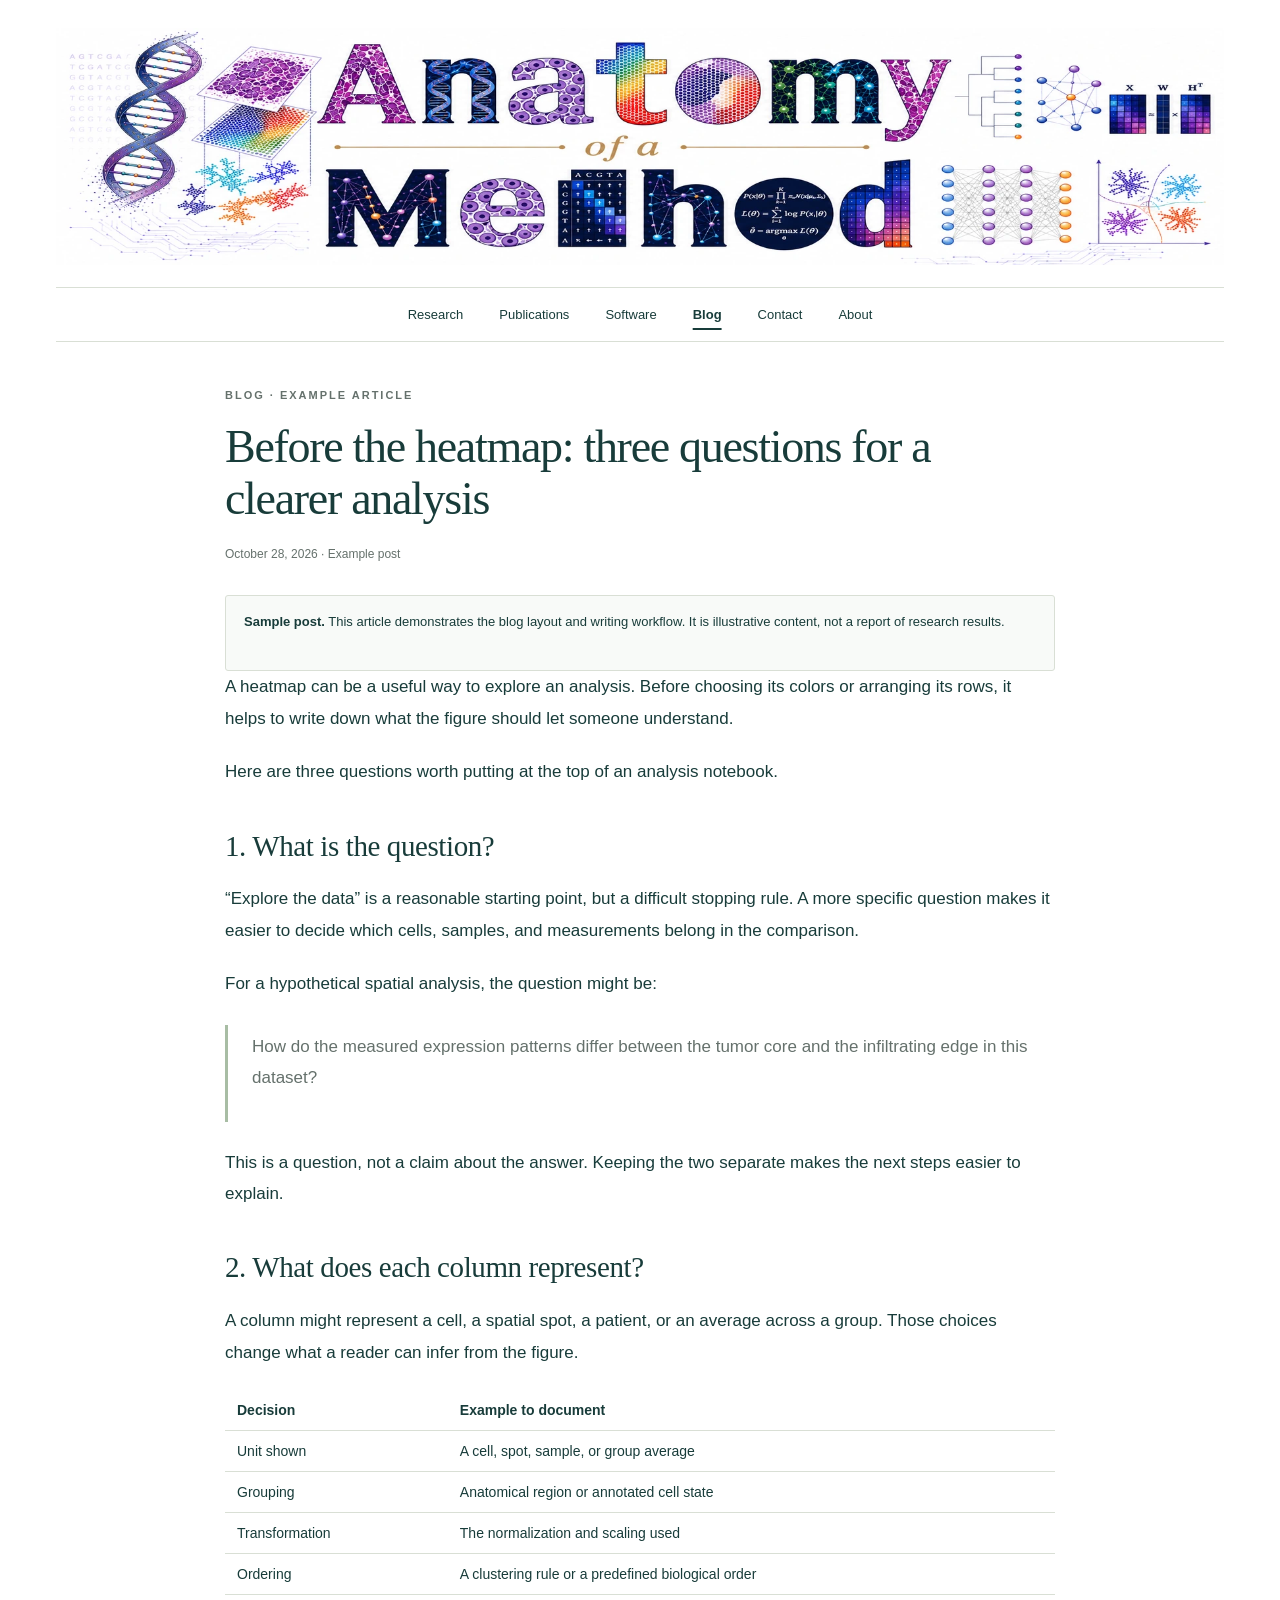
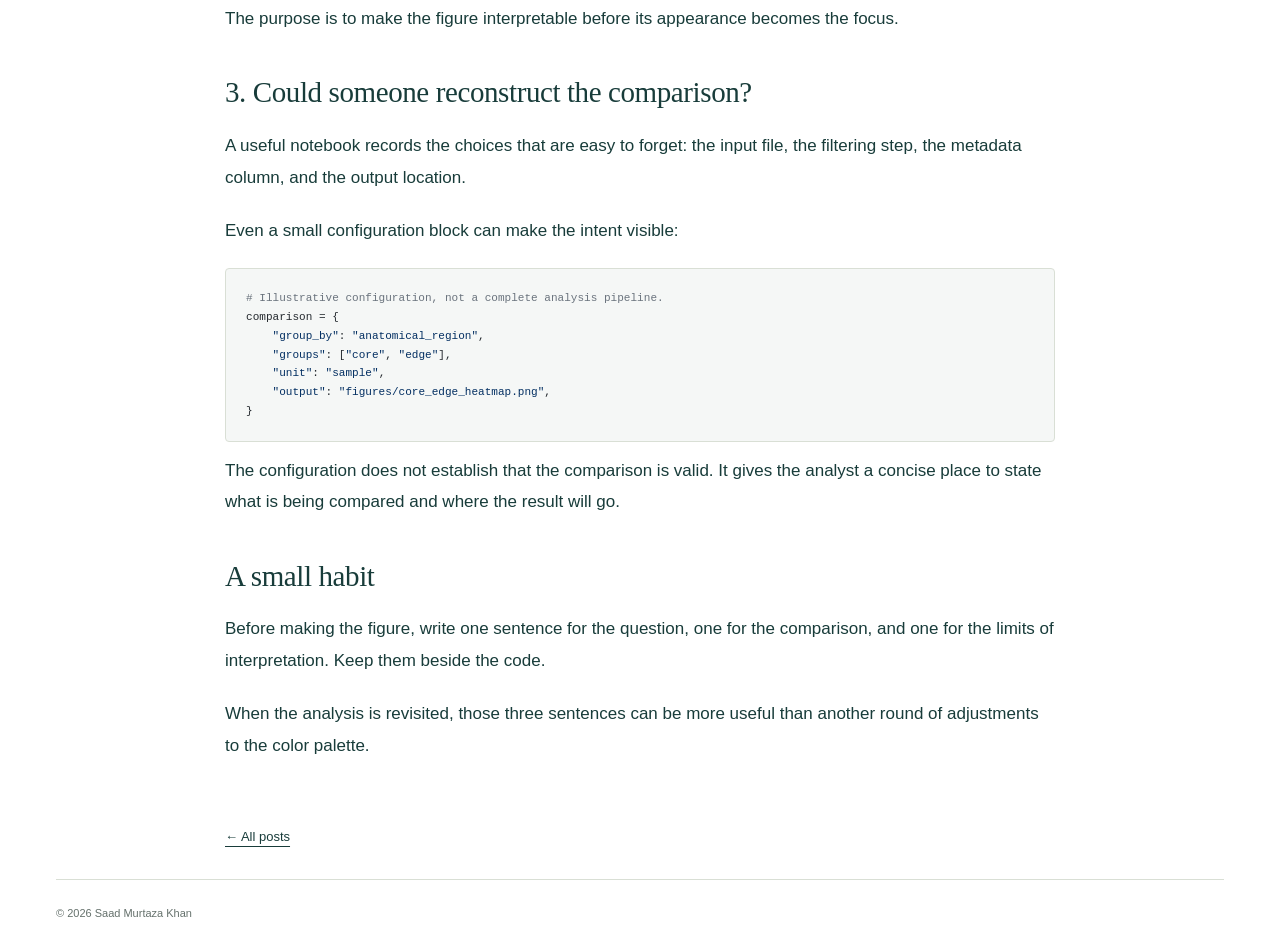
==== posts/before-the-heatmap/index.html @ dca59b2c "quarto" ====
<html lang="en"><head>
<script src="../../site_libs/quarto-html/tabby.min.js"></script>
<script src="../../site_libs/quarto-html/popper.min.js"></script>
<script src="../../site_libs/quarto-html/tippy.umd.min.js"></script>
<link href="../../site_libs/quarto-html/tippy.css" rel="stylesheet">
<link href="../../site_libs/quarto-html/light-border.css" rel="stylesheet">
<link href="../../site_libs/quarto-html/quarto-html-afe927e19676d0e50b1726048be49fb1.min.css" rel="stylesheet" append-hash="true" data-mode="light">
<link href="../../site_libs/quarto-html/quarto-syntax-highlighting-5c1318cf63eba56dbef7ba16bc7d56f5.css" rel="stylesheet" id="quarto-text-highlighting-styles"><meta name="viewport" content="width=device-width,initial-scale=1"><title>Before the heatmap: three questions for a clearer analysis | Saad Murtaza Khan</title>
<meta name="description" content="A short example post about defining a question, choosing a comparison, and making an analysis easier to revisit.">
<meta name="generator" content="quarto"><link rel="stylesheet" href="../../styles.css">
</head><body><div class="site-shell"><div class="method-banner" aria-label="Anatomy of a Method"><img src="../../assets/anatomy-method-header.webp" width="1774" height="360" alt="Anatomy of a Method: DNA, histology, spatial cell patterns, networks, matrices, and machine learning" fetchpriority="high"></div>
<header class="below-banner"><nav aria-label="Main navigation">
<a href="../../index.html">Research</a>
<a href="../../publications.html">Publications</a>
<a href="../../software.html">Software</a>
<a href="../../blog.html" class="active" aria-current="page">Blog</a>
<a href="../../contact.html">Contact</a>
<a href="../../about.html">About</a>
</nav></header><main class="site-content"><header id="title-block-header" class="quarto-title-block"></header>
<div class="post-heading"><div class="eyebrow">Blog · Example article</div><h1>Before the heatmap: three questions for a clearer analysis</h1><p class="post-meta">October 28, 2026 · Example post</p></div><article class="post-content"><div class="sample-note">
<p><strong>Sample post.</strong> This article demonstrates the blog layout and writing workflow. It is illustrative content, not a report of research results.</p>
</div>
<p>A heatmap can be a useful way to explore an analysis. Before choosing its colors or arranging its rows, it helps to write down what the figure should let someone understand.</p>
<p>Here are three questions worth putting at the top of an analysis notebook.</p>
<h2 id="what-is-the-question">1. What is the question?</h2>
<p>“Explore the data” is a reasonable starting point, but a difficult stopping rule. A more specific question makes it easier to decide which cells, samples, and measurements belong in the comparison.</p>
<p>For a hypothetical spatial analysis, the question might be:</p>
<blockquote>
<p>How do the measured expression patterns differ between the tumor core and the infiltrating edge in this dataset?</p>
</blockquote>
<p>This is a question, not a claim about the answer. Keeping the two separate makes the next steps easier to explain.</p>
<h2 id="what-does-each-column-represent">2. What does each column represent?</h2>
<p>A column might represent a cell, a spatial spot, a patient, or an average across a group. Those choices change what a reader can infer from the figure.</p>
<table class="caption-top">
<thead>
<tr class="header">
<th>Decision</th>
<th>Example to document</th>
</tr>
</thead>
<tbody>
<tr class="odd">
<td>Unit shown</td>
<td>A cell, spot, sample, or group average</td>
</tr>
<tr class="even">
<td>Grouping</td>
<td>Anatomical region or annotated cell state</td>
</tr>
<tr class="odd">
<td>Transformation</td>
<td>The normalization and scaling used</td>
</tr>
<tr class="even">
<td>Ordering</td>
<td>A clustering rule or a predefined biological order</td>
</tr>
</tbody>
</table>
<p>The purpose is to make the figure interpretable before its appearance becomes the focus.</p>
<h2 id="could-someone-reconstruct-the-comparison">3. Could someone reconstruct the comparison?</h2>
<p>A useful notebook records the choices that are easy to forget: the input file, the filtering step, the metadata column, and the output location.</p>
<p>Even a small configuration block can make the intent visible:</p>
<div class="sourceCode" id="cb1"><pre class="sourceCode python"><code class="sourceCode python"><span id="cb1-1"><a href="#cb1-1" aria-hidden="true" tabindex="-1"></a><span class="co"># Illustrative configuration, not a complete analysis pipeline.</span></span>
<span id="cb1-2"><a href="#cb1-2" aria-hidden="true" tabindex="-1"></a>comparison <span class="op">=</span> {</span>
<span id="cb1-3"><a href="#cb1-3" aria-hidden="true" tabindex="-1"></a>    <span class="st">"group_by"</span>: <span class="st">"anatomical_region"</span>,</span>
<span id="cb1-4"><a href="#cb1-4" aria-hidden="true" tabindex="-1"></a>    <span class="st">"groups"</span>: [<span class="st">"core"</span>, <span class="st">"edge"</span>],</span>
<span id="cb1-5"><a href="#cb1-5" aria-hidden="true" tabindex="-1"></a>    <span class="st">"unit"</span>: <span class="st">"sample"</span>,</span>
<span id="cb1-6"><a href="#cb1-6" aria-hidden="true" tabindex="-1"></a>    <span class="st">"output"</span>: <span class="st">"figures/core_edge_heatmap.png"</span>,</span>
<span id="cb1-7"><a href="#cb1-7" aria-hidden="true" tabindex="-1"></a>}</span></code></pre></div>
<p>The configuration does not establish that the comparison is valid. It gives the analyst a concise place to state what is being compared and where the result will go.</p>
<h2 id="a-small-habit">A small habit</h2>
<p>Before making the figure, write one sentence for the question, one for the comparison, and one for the limits of interpretation. Keep them beside the code.</p>
<p>When the analysis is revisited, those three sentences can be more useful than another round of adjustments to the color palette.</p>
</article><p class="post-back"><a href="../../blog.html">← All posts</a></p>

<script id="quarto-html-after-body" type="application/javascript">
  window.document.addEventListener("DOMContentLoaded", function (event) {
    const tabsets =  window.document.querySelectorAll(".panel-tabset-tabby")
    tabsets.forEach(function(tabset) {
      const tabby = new Tabby('#' + tabset.id);
    });
      var localhostRegex = new RegExp(/^(?:http|https):\/\/localhost\:?[0-9]*\//);
      var mailtoRegex = new RegExp(/^mailto:/);
        var filterRegex = new RegExp("https:\/\/smk5g5\.github\.io");
      var isInternal = (href) => {
          return filterRegex.test(href) || localhostRegex.test(href) || mailtoRegex.test(href);
      }
      // Inspect non-navigation links and adorn them if external
     var links = window.document.querySelectorAll('a[href]:not(.nav-link):not(.navbar-brand):not(.toc-action):not(.sidebar-link):not(.sidebar-item-toggle):not(.pagination-link):not(.no-external):not([aria-hidden]):not(.dropdown-item):not(.quarto-navigation-tool):not(.about-link)');
      for (var i=0; i<links.length; i++) {
        const link = links[i];
        if (!isInternal(link.href)) {
          // undo the damage that might have been done by quarto-nav.js in the case of
          // links that we want to consider external
          if (link.dataset.originalHref !== undefined) {
            link.href = link.dataset.originalHref;
          }
        }
      }
    function tippyHover(el, contentFn, onTriggerFn, onUntriggerFn) {
      const config = {
        allowHTML: true,
        maxWidth: 500,
        delay: 100,
        arrow: false,
        appendTo: function(el) {
            return el.parentElement;
        },
        interactive: true,
        interactiveBorder: 10,
        theme: 'light-border',
        placement: 'bottom-start',
      };
      if (contentFn) {
        config.content = contentFn;
      }
      if (onTriggerFn) {
        config.onTrigger = onTriggerFn;
      }
      if (onUntriggerFn) {
        config.onUntrigger = onUntriggerFn;
      }
      window.tippy(el, config); 
    }
    const noterefs = window.document.querySelectorAll('a[role="doc-noteref"]');
    for (var i=0; i<noterefs.length; i++) {
      const ref = noterefs[i];
      tippyHover(ref, function() {
        // use id or data attribute instead here
        let href = ref.getAttribute('data-footnote-href') || ref.getAttribute('href');
        try { href = new URL(href).hash; } catch {}
        const id = href.replace(/^#\/?/, "");
        const note = window.document.getElementById(id);
        if (note) {
          return note.innerHTML;
        } else {
          return "";
        }
      });
    }
    const xrefs = window.document.querySelectorAll('a.quarto-xref');
    const processXRef = (id, note) => {
      // Strip column container classes
      const stripColumnClz = (el) => {
        el.classList.remove("page-full", "page-columns");
        if (el.children) {
          for (const child of el.children) {
            stripColumnClz(child);
          }
        }
      }
      stripColumnClz(note)
      if (id === null || id.startsWith('sec-')) {
        // Special case sections, only their first couple elements
        const container = document.createElement("div");
        if (note.children && note.children.length > 2) {
          container.appendChild(note.children[0].cloneNode(true));
          for (let i = 1; i < note.children.length; i++) {
            const child = note.children[i];
            if (child.tagName === "P" && child.innerText === "") {
              continue;
            } else {
              container.appendChild(child.cloneNode(true));
              break;
            }
          }
          if (window.Quarto?.typesetMath) {
            window.Quarto.typesetMath(container);
          }
          return container.innerHTML
        } else {
          if (window.Quarto?.typesetMath) {
            window.Quarto.typesetMath(note);
          }
          return note.innerHTML;
        }
      } else {
        // Remove any anchor links if they are present
        const anchorLink = note.querySelector('a.anchorjs-link');
        if (anchorLink) {
          anchorLink.remove();
        }
        if (window.Quarto?.typesetMath) {
          window.Quarto.typesetMath(note);
        }
        if (note.classList.contains("callout")) {
          return note.outerHTML;
        } else {
          return note.innerHTML;
        }
      }
    }
    for (var i=0; i<xrefs.length; i++) {
      const xref = xrefs[i];
      tippyHover(xref, undefined, function(instance) {
        instance.disable();
        let url = xref.getAttribute('href');
        let hash = undefined; 
        if (url.startsWith('#')) {
          hash = url;
        } else {
          try { hash = new URL(url).hash; } catch {}
        }
        if (hash) {
          const id = hash.replace(/^#\/?/, "");
          const note = window.document.getElementById(id);
          if (note !== null) {
            try {
              const html = processXRef(id, note.cloneNode(true));
              instance.setContent(html);
            } finally {
              instance.enable();
              instance.show();
            }
          } else {
            // See if we can fetch this
            fetch(url.split('#')[0])
            .then(res => res.text())
            .then(html => {
              const parser = new DOMParser();
              const htmlDoc = parser.parseFromString(html, "text/html");
              const note = htmlDoc.getElementById(id);
              if (note !== null) {
                const html = processXRef(id, note);
                instance.setContent(html);
              } 
            }).finally(() => {
              instance.enable();
              instance.show();
            });
          }
        } else {
          // See if we can fetch a full url (with no hash to target)
          // This is a special case and we should probably do some content thinning / targeting
          fetch(url)
          .then(res => res.text())
          .then(html => {
            const parser = new DOMParser();
            const htmlDoc = parser.parseFromString(html, "text/html");
            const note = htmlDoc.querySelector('main.content');
            if (note !== null) {
              // This should only happen for chapter cross references
              // (since there is no id in the URL)
              // remove the first header
              if (note.children.length > 0 && note.children[0].tagName === "HEADER") {
                note.children[0].remove();
              }
              const html = processXRef(null, note);
              instance.setContent(html);
            } 
          }).finally(() => {
            instance.enable();
            instance.show();
          });
        }
      }, function(instance) {
      });
    }
        let selectedAnnoteEl;
        const selectorForAnnotation = ( cell, annotation) => {
          let cellAttr = 'data-code-cell="' + cell + '"';
          let lineAttr = 'data-code-annotation="' +  annotation + '"';
          const selector = 'span[' + cellAttr + '][' + lineAttr + ']';
          return selector;
        }
        const selectCodeLines = (annoteEl) => {
          const doc = window.document;
          const targetCell = annoteEl.getAttribute("data-target-cell");
          const targetAnnotation = annoteEl.getAttribute("data-target-annotation");
          const annoteSpan = window.document.querySelector(selectorForAnnotation(targetCell, targetAnnotation));
          const lines = annoteSpan.getAttribute("data-code-lines").split(",");
          const lineIds = lines.map((line) => {
            return targetCell + "-" + line;
          })
          let top = null;
          let height = null;
          let parent = null;
          if (lineIds.length > 0) {
              //compute the position of the single el (top and bottom and make a div)
              const el = window.document.getElementById(lineIds[0]);
              top = el.offsetTop;
              height = el.offsetHeight;
              parent = el.parentElement.parentElement;
            if (lineIds.length > 1) {
              const lastEl = window.document.getElementById(lineIds[lineIds.length - 1]);
              const bottom = lastEl.offsetTop + lastEl.offsetHeight;
              height = bottom - top;
            }
            if (top !== null && height !== null && parent !== null) {
              // cook up a div (if necessary) and position it 
              let div = window.document.getElementById("code-annotation-line-highlight");
              if (div === null) {
                div = window.document.createElement("div");
                div.setAttribute("id", "code-annotation-line-highlight");
                div.style.position = 'absolute';
                parent.appendChild(div);
              }
              div.style.top = top - 2 + "px";
              div.style.height = height + 4 + "px";
              div.style.left = 0;
              let gutterDiv = window.document.getElementById("code-annotation-line-highlight-gutter");
              if (gutterDiv === null) {
                gutterDiv = window.document.createElement("div");
                gutterDiv.setAttribute("id", "code-annotation-line-highlight-gutter");
                gutterDiv.style.position = 'absolute';
                const codeCell = window.document.getElementById(targetCell);
                const gutter = codeCell.querySelector('.code-annotation-gutter');
                gutter.appendChild(gutterDiv);
              }
              gutterDiv.style.top = top - 2 + "px";
              gutterDiv.style.height = height + 4 + "px";
            }
            selectedAnnoteEl = annoteEl;
          }
        };
        const unselectCodeLines = () => {
          const elementsIds = ["code-annotation-line-highlight", "code-annotation-line-highlight-gutter"];
          elementsIds.forEach((elId) => {
            const div = window.document.getElementById(elId);
            if (div) {
              div.remove();
            }
          });
          selectedAnnoteEl = undefined;
        };
          // Handle positioning of the toggle
      window.addEventListener(
        "resize",
        throttle(() => {
          elRect = undefined;
          if (selectedAnnoteEl) {
            selectCodeLines(selectedAnnoteEl);
          }
        }, 10)
      );
      function throttle(fn, ms) {
      let throttle = false;
      let timer;
        return (...args) => {
          if(!throttle) { // first call gets through
              fn.apply(this, args);
              throttle = true;
          } else { // all the others get throttled
              if(timer) clearTimeout(timer); // cancel #2
              timer = setTimeout(() => {
                fn.apply(this, args);
                timer = throttle = false;
              }, ms);
          }
        };
      }
        // Attach click handler to the DT
        const annoteDls = window.document.querySelectorAll('dt[data-target-cell]');
        for (const annoteDlNode of annoteDls) {
          annoteDlNode.addEventListener('click', (event) => {
            const clickedEl = event.target;
            if (clickedEl !== selectedAnnoteEl) {
              unselectCodeLines();
              const activeEl = window.document.querySelector('dt[data-target-cell].code-annotation-active');
              if (activeEl) {
                activeEl.classList.remove('code-annotation-active');
              }
              selectCodeLines(clickedEl);
              clickedEl.classList.add('code-annotation-active');
            } else {
              // Unselect the line
              unselectCodeLines();
              clickedEl.classList.remove('code-annotation-active');
            }
          });
        }
    const findCites = (el) => {
      const parentEl = el.parentElement;
      if (parentEl) {
        const cites = parentEl.dataset.cites;
        if (cites) {
          return {
            el,
            cites: cites.split(' ')
          };
        } else {
          return findCites(el.parentElement)
        }
      } else {
        return undefined;
      }
    };
    var bibliorefs = window.document.querySelectorAll('a[role="doc-biblioref"]');
    for (var i=0; i<bibliorefs.length; i++) {
      const ref = bibliorefs[i];
      const citeInfo = findCites(ref);
      if (citeInfo) {
        tippyHover(citeInfo.el, function() {
          var popup = window.document.createElement('div');
          citeInfo.cites.forEach(function(cite) {
            var citeDiv = window.document.createElement('div');
            citeDiv.classList.add('hanging-indent');
            citeDiv.classList.add('csl-entry');
            var biblioDiv = window.document.getElementById('ref-' + cite);
            if (biblioDiv) {
              citeDiv.innerHTML = biblioDiv.innerHTML;
            }
            popup.appendChild(citeDiv);
          });
          return popup.innerHTML;
        });
      }
    }
  });
  </script>
</main></div><footer class="site-footer">© 2026 Saad Murtaza Khan</footer>
</body></html>
---- site_libs/quarto-html/tippy.css ----
.tippy-box[data-animation=fade][data-state=hidden]{opacity:0}[data-tippy-root]{max-width:calc(100vw - 10px)}.tippy-box{position:relative;background-color:#333;color:#fff;border-radius:4px;font-size:14px;line-height:1.4;white-space:normal;outline:0;transition-property:transform,visibility,opacity}.tippy-box[data-placement^=top]>.tippy-arrow{bottom:0}.tippy-box[data-placement^=top]>.tippy-arrow:before{bottom:-7px;left:0;border-width:8px 8px 0;border-top-color:initial;transform-origin:center top}.tippy-box[data-placement^=bottom]>.tippy-arrow{top:0}.tippy-box[data-placement^=bottom]>.tippy-arrow:before{top:-7px;left:0;border-width:0 8px 8px;border-bottom-color:initial;transform-origin:center bottom}.tippy-box[data-placement^=left]>.tippy-arrow{right:0}.tippy-box[data-placement^=left]>.tippy-arrow:before{border-width:8px 0 8px 8px;border-left-color:initial;right:-7px;transform-origin:center left}.tippy-box[data-placement^=right]>.tippy-arrow{left:0}.tippy-box[data-placement^=right]>.tippy-arrow:before{left:-7px;border-width:8px 8px 8px 0;border-right-color:initial;transform-origin:center right}.tippy-box[data-inertia][data-state=visible]{transition-timing-function:cubic-bezier(.54,1.5,.38,1.11)}.tippy-arrow{width:16px;height:16px;color:#333}.tippy-arrow:before{content:"";position:absolute;border-color:transparent;border-style:solid}.tippy-content{position:relative;padding:5px 9px;z-index:1}
---- site_libs/quarto-html/light-border.css ----
.tippy-box[data-theme~=light-border]{background-color:#fff;background-clip:padding-box;border:1px solid rgba(0,8,16,.15);color:#333;box-shadow:0 4px 14px -2px rgba(0,8,16,.08)}.tippy-box[data-theme~=light-border]>.tippy-backdrop{background-color:#fff}.tippy-box[data-theme~=light-border]>.tippy-arrow:after,.tippy-box[data-theme~=light-border]>.tippy-svg-arrow:after{content:"";position:absolute;z-index:-1}.tippy-box[data-theme~=light-border]>.tippy-arrow:after{border-color:transparent;border-style:solid}.tippy-box[data-theme~=light-border][data-placement^=top]>.tippy-arrow:before{border-top-color:#fff}.tippy-box[data-theme~=light-border][data-placement^=top]>.tippy-arrow:after{border-top-color:rgba(0,8,16,.2);border-width:7px 7px 0;top:17px;left:1px}.tippy-box[data-theme~=light-border][data-placement^=top]>.tippy-svg-arrow>svg{top:16px}.tippy-box[data-theme~=light-border][data-placement^=top]>.tippy-svg-arrow:after{top:17px}.tippy-box[data-theme~=light-border][data-placement^=bottom]>.tippy-arrow:before{border-bottom-color:#fff;bottom:16px}.tippy-box[data-theme~=light-border][data-placement^=bottom]>.tippy-arrow:after{border-bottom-color:rgba(0,8,16,.2);border-width:0 7px 7px;bottom:17px;left:1px}.tippy-box[data-theme~=light-border][data-placement^=bottom]>.tippy-svg-arrow>svg{bottom:16px}.tippy-box[data-theme~=light-border][data-placement^=bottom]>.tippy-svg-arrow:after{bottom:17px}.tippy-box[data-theme~=light-border][data-placement^=left]>.tippy-arrow:before{border-left-color:#fff}.tippy-box[data-theme~=light-border][data-placement^=left]>.tippy-arrow:after{border-left-color:rgba(0,8,16,.2);border-width:7px 0 7px 7px;left:17px;top:1px}.tippy-box[data-theme~=light-border][data-placement^=left]>.tippy-svg-arrow>svg{left:11px}.tippy-box[data-theme~=light-border][data-placement^=left]>.tippy-svg-arrow:after{left:12px}.tippy-box[data-theme~=light-border][data-placement^=right]>.tippy-arrow:before{border-right-color:#fff;right:16px}.tippy-box[data-theme~=light-border][data-placement^=right]>.tippy-arrow:after{border-width:7px 7px 7px 0;right:17px;top:1px;border-right-color:rgba(0,8,16,.2)}.tippy-box[data-theme~=light-border][data-placement^=right]>.tippy-svg-arrow>svg{right:11px}.tippy-box[data-theme~=light-border][data-placement^=right]>.tippy-svg-arrow:after{right:12px}.tippy-box[data-theme~=light-border]>.tippy-svg-arrow{fill:#fff}.tippy-box[data-theme~=light-border]>.tippy-svg-arrow:after{background-image:url([data-uri]);background-size:16px 6px;width:16px;height:6px}
---- site_libs/quarto-html/quarto-html-afe927e19676d0e50b1726048be49fb1.min.css ----
.top-right{position:absolute;top:1em;right:1em}.visually-hidden{border:0;clip:rect(0 0 0 0);height:auto;margin:0;overflow:hidden;padding:0;position:absolute;width:1px;white-space:nowrap}.hidden{display:none !important}.zindex-bottom{z-index:-1 !important}figure.figure{display:block}.quarto-layout-panel{margin-bottom:1em}.quarto-layout-panel>figure{width:100%}.quarto-layout-panel>figure>figcaption,.quarto-layout-panel>.panel-caption{margin-top:10pt}.quarto-layout-panel>.table-caption{margin-top:0px}.table-caption p{margin-bottom:.5em}.quarto-layout-row{display:flex;flex-direction:row;align-items:flex-start}.quarto-layout-valign-top{align-items:flex-start}.quarto-layout-valign-bottom{align-items:flex-end}.quarto-layout-valign-center{align-items:center}.quarto-layout-cell{position:relative;margin-right:20px}.quarto-layout-cell:last-child{margin-right:0}.quarto-layout-cell figure,.quarto-layout-cell>p{margin:.2em}.quarto-layout-cell img{max-width:100%}.quarto-layout-cell .html-widget{width:100% !important}.quarto-layout-cell div figure p{margin:0}.quarto-layout-cell figure{display:block;margin-inline-start:0;margin-inline-end:0}.quarto-layout-cell table{display:inline-table}.quarto-layout-cell-subref figcaption,figure .quarto-layout-row figure figcaption{text-align:center;font-style:italic}.quarto-figure{position:relative;margin-bottom:1em}.quarto-figure>figure{width:100%;margin-bottom:0}.quarto-figure-left>figure>p,.quarto-figure-left>figure>div{text-align:left}.quarto-figure-center>figure>p,.quarto-figure-center>figure>div{text-align:center}.quarto-figure-right>figure>p,.quarto-figure-right>figure>div{text-align:right}.quarto-figure>figure>div.cell-annotation,.quarto-figure>figure>div code{text-align:left}figure>p:empty{display:none}figure>p:first-child{margin-top:0;margin-bottom:0}figure>figcaption.quarto-float-caption-bottom{margin-bottom:.5em}figure>figcaption.quarto-float-caption-top{margin-top:.5em}div[id^=tbl-]{position:relative}.quarto-figure>.anchorjs-link{position:absolute;top:.6em;right:.5em}div[id^=tbl-]>.anchorjs-link{position:absolute;top:.7em;right:.3em}.quarto-figure:hover>.anchorjs-link,div[id^=tbl-]:hover>.anchorjs-link,h2:hover>.anchorjs-link,h3:hover>.anchorjs-link,h4:hover>.anchorjs-link,h5:hover>.anchorjs-link,h6:hover>.anchorjs-link,.reveal-anchorjs-link>.anchorjs-link{opacity:1}#title-block-header{margin-block-end:1rem;position:relative;margin-top:-1px}#title-block-header .abstract{margin-block-start:1rem}#title-block-header .abstract .abstract-title{font-weight:600}#title-block-header a{text-decoration:none}#title-block-header .author,#title-block-header .date,#title-block-header .doi{margin-block-end:.2rem}#title-block-header .quarto-title-block>div{display:flex}#title-block-header .quarto-title-block>div>h1{flex-grow:1}#title-block-header .quarto-title-block>div>button{flex-shrink:0;height:2.25rem;margin-top:0}tr.header>th>p:last-of-type{margin-bottom:0px}table,table.table{margin-top:.5rem;margin-bottom:.5rem}caption,.table-caption{padding-top:.5rem;padding-bottom:.5rem;text-align:center}figure.quarto-float-tbl figcaption.quarto-float-caption-top{margin-top:.5rem;margin-bottom:.25rem;text-align:center}figure.quarto-float-tbl figcaption.quarto-float-caption-bottom{padding-top:.25rem;margin-bottom:.5rem;text-align:center}.utterances{max-width:none;margin-left:-8px}iframe{margin-bottom:1em}details{margin-bottom:1em}details[show]{margin-bottom:0}details>summary{color:rgb(110.5,110.5,110.5)}details>summary>p:only-child{display:inline}div.code-copy-outer-scaffold{position:relative}dd code:not(.sourceCode),p code:not(.sourceCode){white-space:pre-wrap}code{white-space:pre}@media print{code{white-space:pre-wrap}}pre>code{display:block}pre>code.sourceCode{white-space:pre}pre>code.sourceCode>span>a:first-child::before{text-decoration:none}pre.code-overflow-wrap>code.sourceCode{white-space:pre-wrap}pre.code-overflow-scroll>code.sourceCode{white-space:pre}code a:any-link{color:inherit;text-decoration:none}code a:hover{color:inherit;text-decoration:underline}ul.task-list{padding-left:1em}[data-tippy-root]{display:inline-block}.tippy-content .footnote-back{display:none}.footnote-back{margin-left:.2em}.tippy-content{overflow-x:auto}.quarto-embedded-source-code{display:none}.quarto-unresolved-ref{font-weight:600}.quarto-cover-image{max-width:35%;float:right;margin-left:30px}.cell-output-display .widget-subarea{margin-bottom:1em}.cell-output-display:not(.no-overflow-x),.knitsql-table:not(.no-overflow-x){overflow-x:auto}.panel-input{margin-bottom:1em}.panel-input>div,.panel-input>div>div{display:inline-block;vertical-align:top;padding-right:12px}.panel-input>p:last-child{margin-bottom:0}.layout-sidebar{margin-bottom:1em}.layout-sidebar .tab-content{border:none}.tab-content>.page-columns.active{display:grid}div.sourceCode>iframe{width:100%;height:300px;margin-bottom:-0.5em}a{text-underline-offset:3px}.callout pre.sourceCode{padding-left:0}div.ansi-escaped-output{font-family:monospace;display:block}/*!
*
* ansi colors from IPython notebook's
*
* we also add `bright-[color]-` synonyms for the `-[color]-intense` classes since
* that seems to be what ansi_up emits
*
*/.ansi-black-fg{color:#3e424d}.ansi-black-bg{background-color:#3e424d}.ansi-black-intense-black,.ansi-bright-black-fg{color:#282c36}.ansi-black-intense-black,.ansi-bright-black-bg{background-color:#282c36}.ansi-red-fg{color:#e75c58}.ansi-red-bg{background-color:#e75c58}.ansi-red-intense-red,.ansi-bright-red-fg{color:#b22b31}.ansi-red-intense-red,.ansi-bright-red-bg{background-color:#b22b31}.ansi-green-fg{color:#00a250}.ansi-green-bg{background-color:#00a250}.ansi-green-intense-green,.ansi-bright-green-fg{color:#007427}.ansi-green-intense-green,.ansi-bright-green-bg{background-color:#007427}.ansi-yellow-fg{color:#ddb62b}.ansi-yellow-bg{background-color:#ddb62b}.ansi-yellow-intense-yellow,.ansi-bright-yellow-fg{color:#b27d12}.ansi-yellow-intense-yellow,.ansi-bright-yellow-bg{background-color:#b27d12}.ansi-blue-fg{color:#208ffb}.ansi-blue-bg{background-color:#208ffb}.ansi-blue-intense-blue,.ansi-bright-blue-fg{color:#0065ca}.ansi-blue-intense-blue,.ansi-bright-blue-bg{background-color:#0065ca}.ansi-magenta-fg{color:#d160c4}.ansi-magenta-bg{background-color:#d160c4}.ansi-magenta-intense-magenta,.ansi-bright-magenta-fg{color:#a03196}.ansi-magenta-intense-magenta,.ansi-bright-magenta-bg{background-color:#a03196}.ansi-cyan-fg{color:#60c6c8}.ansi-cyan-bg{background-color:#60c6c8}.ansi-cyan-intense-cyan,.ansi-bright-cyan-fg{color:#258f8f}.ansi-cyan-intense-cyan,.ansi-bright-cyan-bg{background-color:#258f8f}.ansi-white-fg{color:#c5c1b4}.ansi-white-bg{background-color:#c5c1b4}.ansi-white-intense-white,.ansi-bright-white-fg{color:#a1a6b2}.ansi-white-intense-white,.ansi-bright-white-bg{background-color:#a1a6b2}.ansi-default-inverse-fg{color:#fff}.ansi-default-inverse-bg{background-color:#000}.ansi-bold{font-weight:bold}.ansi-underline{text-decoration:underline}:root{--quarto-body-bg: #fff;--quarto-body-color: #222;--quarto-text-muted: rgb(110.5, 110.5, 110.5);--quarto-border-color: rgb(110.5, 110.5, 110.5);--quarto-border-width: 1px;--quarto-border-radius: 4px}table.gt_table{color:var(--quarto-body-color);font-size:1em;width:100%;background-color:rgba(0,0,0,0);border-top-width:inherit;border-bottom-width:inherit;border-color:var(--quarto-border-color)}table.gt_table th.gt_column_spanner_outer{color:var(--quarto-body-color);background-color:rgba(0,0,0,0);border-top-width:inherit;border-bottom-width:inherit;border-color:var(--quarto-border-color)}table.gt_table th.gt_col_heading{color:var(--quarto-body-color);font-weight:bold;background-color:rgba(0,0,0,0)}table.gt_table thead.gt_col_headings{border-bottom:1px solid currentColor;border-top-width:inherit;border-top-color:var(--quarto-border-color)}table.gt_table thead.gt_col_headings:not(:first-child){border-top-width:1px;border-top-color:var(--quarto-border-color)}table.gt_table td.gt_row{border-bottom-width:1px;border-bottom-color:var(--quarto-border-color);border-top-width:0px}table.gt_table tbody.gt_table_body{border-top-width:1px;border-bottom-width:1px;border-bottom-color:var(--quarto-border-color);border-top-color:currentColor}div.columns{display:initial;gap:initial}div.column{display:inline-block;overflow-x:initial;vertical-align:top;width:50%}.code-annotation-tip-content{word-wrap:break-word}.code-annotation-container-hidden{display:none !important}dl.code-annotation-container-grid{display:grid;grid-template-columns:min-content auto}dl.code-annotation-container-grid dt{grid-column:1}dl.code-annotation-container-grid dd{grid-column:2}pre.sourceCode.code-annotation-code{padding-right:0}code.sourceCode .code-annotation-anchor{z-index:100;position:relative;float:right;background-color:rgba(0,0,0,0)}input[type=checkbox]{margin-right:.5ch}:root{--mermaid-bg-color: #fff;--mermaid-edge-color: #999;--mermaid-node-fg-color: #222;--mermaid-fg-color: #222;--mermaid-fg-color--lighter: rgb(59.5, 59.5, 59.5);--mermaid-fg-color--lightest: #555555;--mermaid-font-family: sans-serif;--mermaid-label-bg-color: #fff;--mermaid-label-fg-color: #468;--mermaid-node-bg-color: rgba(68, 102, 136, 0.1);--mermaid-node-fg-color: #222}@media print{:root{font-size:11pt}#quarto-sidebar,#TOC,.nav-page{display:none}.page-columns .content{grid-column-start:page-start}.fixed-top{position:relative}.panel-caption,.figure-caption,figcaption{color:#666}}body.quarto-light .dark-content{display:none !important}body.quarto-dark .light-content{display:none !important}.panel-tabset [role=tablist]{border-bottom:1px solid #dee2e6;list-style:none;margin:0;padding:0;width:100%}.panel-tabset [role=tablist] *{-webkit-box-sizing:border-box;box-sizing:border-box}@media(min-width: 30em){.panel-tabset [role=tablist] li{display:inline-block}}.panel-tabset [role=tab]{border:1px solid rgba(0,0,0,0);border-top-color:#dee2e6;display:block;padding:.5em 1em;text-decoration:none}@media(min-width: 30em){.panel-tabset [role=tab]{border-top-color:rgba(0,0,0,0);display:inline-block;margin-bottom:-1px}}.panel-tabset [role=tab][aria-selected=true]{background-color:#dee2e6}@media(min-width: 30em){.panel-tabset [role=tab][aria-selected=true]{background-color:rgba(0,0,0,0);border:1px solid #dee2e6;border-bottom-color:#fff}}@media(min-width: 30em){.panel-tabset [role=tab]:hover:not([aria-selected=true]){border:1px solid #dee2e6}}.img-fluid{max-width:100%;height:auto}:root{--quarto-scss-export-body-bg: #fff;--quarto-scss-export-body-color: #222;--quarto-scss-export-text-muted: rgb(110.5, 110.5, 110.5);--quarto-scss-export-border-color: rgb(110.5, 110.5, 110.5);--quarto-scss-export-table-border-color: rgb(110.5, 110.5, 110.5);--quarto-scss-export-primary: #468;--quarto-scss-export-secondary: #999;--quarto-scss-export-mermaid-bg-color: #fff;--quarto-scss-export-mermaid-edge-color: #999;--quarto-scss-export-mermaid-node-fg-color: #222;--quarto-scss-export-mermaid-fg-color: #222;--quarto-scss-export-mermaid-fg-color--lighter: rgb(59.5, 59.5, 59.5);--quarto-scss-export-mermaid-fg-color--lightest: #555555;--quarto-scss-export-mermaid-label-bg-color: #fff;--quarto-scss-export-mermaid-label-fg-color: #468;--quarto-scss-export-mermaid-node-bg-color: rgba(68, 102, 136, 0.1);--quarto-scss-export-tabset-border-color: rgb(222, 226, 230)}
---- site_libs/quarto-html/quarto-syntax-highlighting-5c1318cf63eba56dbef7ba16bc7d56f5.css ----
/* quarto syntax highlight colors */
:root {
  --quarto-hl-al-color: #ff5555;
  --quarto-hl-an-color: #6a737d;
  --quarto-hl-at-color: #d73a49;
  --quarto-hl-bn-color: #005cc5;
  --quarto-hl-bu-color: #d73a49;
  --quarto-hl-ch-color: #032f62;
  --quarto-hl-co-color: #6a737d;
  --quarto-hl-cv-color: #6a737d;
  --quarto-hl-cn-color: #005cc5;
  --quarto-hl-cf-color: #d73a49;
  --quarto-hl-dt-color: #d73a49;
  --quarto-hl-dv-color: #005cc5;
  --quarto-hl-do-color: #6a737d;
  --quarto-hl-er-color: #ff5555;
  --quarto-hl-ex-color: #d73a49;
  --quarto-hl-fl-color: #005cc5;
  --quarto-hl-fu-color: #6f42c1;
  --quarto-hl-im-color: #032f62;
  --quarto-hl-in-color: #6a737d;
  --quarto-hl-kw-color: #d73a49;
  --quarto-hl-op-color: #24292e;
  --quarto-hl-pp-color: #d73a49;
  --quarto-hl-re-color: #6a737d;
  --quarto-hl-sc-color: #005cc5;
  --quarto-hl-ss-color: #032f62;
  --quarto-hl-st-color: #032f62;
  --quarto-hl-va-color: #e36209;
  --quarto-hl-vs-color: #032f62;
  --quarto-hl-wa-color: #ff5555;
}

/* other quarto variables */
:root {
  --quarto-font-monospace: SFMono-Regular, Menlo, Monaco, Consolas, "Liberation Mono", "Courier New", monospace;
}

/* syntax highlight based on Pandoc's rules */
pre > code.sourceCode > span {
  color: #24292e;
}

code.sourceCode > span {
  color: #24292e;
}

div.sourceCode,
div.sourceCode pre.sourceCode {
  color: #24292e;
}

/* Normal */
code span {
  color: #24292e;
}

/* Alert */
code span.al {
  font-weight: bold;
  color: #ff5555;
}

/* Annotation */
code span.an {
  color: #6a737d;
}

/* Attribute */
code span.at {
  color: #d73a49;
}

/* BaseN */
code span.bn {
  color: #005cc5;
}

/* BuiltIn */
code span.bu {
  color: #d73a49;
}

/* ControlFlow */
code span.cf {
  color: #d73a49;
}

/* Char */
code span.ch {
  color: #032f62;
}

/* Constant */
code span.cn {
  color: #005cc5;
}

/* Comment */
code span.co {
  color: #6a737d;
}

/* CommentVar */
code span.cv {
  color: #6a737d;
}

/* Documentation */
code span.do {
  color: #6a737d;
}

/* DataType */
code span.dt {
  color: #d73a49;
}

/* DecVal */
code span.dv {
  color: #005cc5;
}

/* Error */
code span.er {
  color: #ff5555;
  text-decoration: underline;
}

/* Extension */
code span.ex {
  font-weight: bold;
  color: #d73a49;
}

/* Float */
code span.fl {
  color: #005cc5;
}

/* Function */
code span.fu {
  color: #6f42c1;
}

/* Import */
code span.im {
  color: #032f62;
}

/* Information */
code span.in {
  color: #6a737d;
}

/* Keyword */
code span.kw {
  color: #d73a49;
}

/* Operator */
code span.op {
  color: #24292e;
}

/* Preprocessor */
code span.pp {
  color: #d73a49;
}

/* RegionMarker */
code span.re {
  color: #6a737d;
}

/* SpecialChar */
code span.sc {
  color: #005cc5;
}

/* SpecialString */
code span.ss {
  color: #032f62;
}

/* String */
code span.st {
  color: #032f62;
}

/* Variable */
code span.va {
  color: #e36209;
}

/* VerbatimString */
code span.vs {
  color: #032f62;
}

/* Warning */
code span.wa {
  color: #ff5555;
}

.prevent-inlining {
  content: "</";
}

/*# sourceMappingURL=b30846a1f697829215f07ced7fb9b578.css.map */
---- styles.css ----
:root{--ink:#183c3a;--muted:#65716c;--paper:#ffffff;--line:#d9dfd5;--accent:#d8e9a4}*{box-sizing:border-box}html{scroll-behavior:smooth;scroll-padding-top:100px}body{margin:0;background:var(--paper);color:var(--ink);font:16px/1.65 Arial,Helvetica,sans-serif}a{color:inherit;text-underline-offset:5px}a:hover{color:#557c32}button,input{font:inherit}header{position:sticky;top:0;background:#ffffff;border-bottom:1px solid var(--line);z-index:9}nav{max-width:1240px;margin:auto;padding:21px 36px;display:flex;align-items:center;gap:28px}nav .brand{font-size:17px;font-weight:700;text-decoration:none;margin-right:auto;letter-spacing:-.5px}nav a{font-size:13px;text-decoration:none}nav .cv{border:1px solid var(--ink);border-radius:4px;padding:7px 14px}.wrap{max-width:1240px;margin:auto;padding:0 36px}.eyebrow{text-transform:uppercase;font-size:11px;letter-spacing:2px;font-weight:700;color:var(--muted)}.hero{padding:86px 0 72px;display:grid;grid-template-columns:1.25fr 1fr;gap:65px;align-items:center}h1,h2,h3,p{margin-top:0}h1{font:normal clamp(48px,5.4vw,74px)/1.05 Georgia,serif;letter-spacing:-2.5px;margin:22px 0}h1 em{color:#6a8646;font-weight:normal}h2{font:normal 40px/1.15 Georgia,serif;letter-spacing:-1px}h3{font:normal 25px/1.25 Georgia,serif;margin-bottom:15px}.intro{max-width:590px;font-size:17px;color:#52645d}.buttons{display:flex;gap:12px;margin-top:30px;flex-wrap:wrap}.button{padding:11px 19px;background:var(--ink);color:white;border:1px solid var(--ink);text-decoration:none;font-size:13px;border-radius:3px}.button.light{background:transparent;color:var(--ink)}.affiliation{font-size:12px;color:var(--muted);margin-top:27px}.art{border:1px solid var(--line);background:#edf0e5;padding:22px;border-radius:3px;position:relative}.art svg{width:100%;height:auto;display:block}.art-caption{display:flex;justify-content:space-between;font-size:10px;letter-spacing:1.2px;text-transform:uppercase;border-top:1px solid #cbd3c3;padding-top:15px;color:#61705b}.key{display:flex;gap:14px;margin-top:12px;font-size:10px;color:var(--muted)}.dot{width:6px;height:6px;display:inline-block;border-radius:50%;margin-right:4px}.band{display:grid;grid-template-columns:repeat(3,1fr);border-top:1px solid var(--line);border-bottom:1px solid var(--line);padding:23px 0;gap:24px}.band strong{display:block;font:normal 25px Georgia,serif}.band span{font-size:12px;color:var(--muted)}section{padding:76px 0;border-bottom:1px solid var(--line)}.section-head{display:flex;align-items:end;justify-content:space-between;gap:25px;margin-bottom:35px}.section-head h2{margin:12px 0 0}.section-head>p{max-width:365px;color:var(--muted);font-size:14px;margin:0}.research{display:grid;grid-template-columns:repeat(2,1fr);gap:0 50px}.project{padding:28px 0;border-top:1px solid var(--line)}.project-num{font:12px monospace;color:#6f8555;margin-bottom:18px;display:block}.project p{font-size:14px;color:#5c6a60;max-width:490px}.tags{display:flex;gap:7px;flex-wrap:wrap}.tag{font-size:10px;padding:3px 8px;border:1px solid #ced8c4;border-radius:3px;color:#576948}.project a{display:inline-block;margin-top:18px;font-size:12px}.tools{display:grid;grid-template-columns:repeat(3,1fr);gap:32px}.tools article{border-left:2px solid #bdce9a;padding-left:20px}.tools h3{font-size:23px}.tools p{font-size:13px;color:var(--muted)}.tools a{font-size:12px}.pub-controls{display:flex;gap:8px;align-items:center;flex-wrap:wrap;margin-bottom:22px}.filter{border:1px solid var(--line);padding:7px 12px;background:transparent;border-radius:3px;color:var(--ink);font-size:12px;cursor:pointer}.filter.active{background:var(--ink);color:white;border-color:var(--ink)}input{margin-left:auto;min-width:210px;background:transparent;border:1px solid var(--line);padding:8px 12px;border-radius:3px;font-size:12px;color:var(--ink)}.pub{display:grid;grid-template-columns:55px 1fr 25px;gap:20px;border-top:1px solid var(--line);padding:22px 0;text-decoration:none}.year{font:14px monospace;color:var(--muted);padding-top:3px}.pub h3{font:normal 18px/1.45 Georgia,serif;margin:0 0 6px}.pub p{font-size:11px;color:var(--muted);margin:0}.pub .arrow{font-size:22px}.pub[hidden]{display:none}.empty{color:var(--muted)}.history{display:grid;grid-template-columns:1fr 1.5fr;gap:70px}.timeline article{border-top:1px solid var(--line);padding:21px 0;display:grid;grid-template-columns:105px 1fr;gap:18px}.timeline h3{font-size:21px;margin-bottom:5px}.timeline p{font-size:13px;color:var(--muted);margin-bottom:0}.date{font-size:11px;color:var(--muted)}.skills{font-size:13px;color:var(--muted);max-width:330px}.contact{padding:65px 0 75px;display:flex;justify-content:space-between;gap:30px}.contact h2{font-size:43px;max-width:500px}.contact p{color:var(--muted);max-width:480px;font-size:14px}.contact-links{display:flex;flex-direction:column;gap:10px;justify-content:center;font-size:14px}footer{border-top:1px solid var(--line);padding:24px 0;color:var(--muted);font-size:11px;display:flex;justify-content:space-between}.menu{display:none}a:focus-visible,button:focus-visible,input:focus-visible{outline:3px solid #90ad57;outline-offset:4px}@media(max-width:800px){nav{padding:17px 22px;gap:14px}nav .navlink{display:none}.wrap{padding:0 22px}.hero{padding:48px 0;grid-template-columns:1fr;gap:32px}h1{font-size:53px}.art{max-width:540px}.band{gap:15px}.band strong{font-size:20px}.band span{font-size:10px}section{padding:50px 0}.section-head{display:block}.section-head>p{margin-top:20px}.research,.tools,.history{grid-template-columns:1fr;gap:20px}.tools{gap:30px}.contact{display:block}.contact-links{margin-top:30px}.pub{gap:10px;grid-template-columns:42px 1fr 16px}input{margin-left:0;width:100%}footer{gap:20px}.history{gap:30px}}@media(prefers-reduced-motion:reduce){html{scroll-behavior:auto}}
.cv-profile{display:flex;justify-content:space-between;align-items:center;gap:25px;margin:20px 0}.cv-profile h2{margin-bottom:12px}.cv-role{font-size:16px;margin:0}.cv-location{font-size:13px;color:var(--muted);margin:4px 0}.cv-summary{max-width:900px;color:#52645d;font-size:16px}.cv-social{display:flex;flex-wrap:wrap;gap:20px;font-size:12px;margin:25px 0}.cv-jump{padding:16px 0;margin:30px 0;border-top:1px solid var(--line);border-bottom:1px solid var(--line);display:flex;flex-wrap:wrap;gap:25px;max-width:none}.cv-layout{display:grid;grid-template-columns:1.7fr 1fr;gap:65px}.cv-section{scroll-margin-top:100px;margin:28px 0 45px}.cv-section>h3{font-size:28px;margin:0 0 25px}.cv-job{border-top:1px solid var(--line);padding:22px 0}.cv-job-head{display:flex;justify-content:space-between;gap:20px}.cv-job h4,.cv-degree h4{font:normal 21px/1.3 Georgia,serif;margin:0 0 8px}.cv-job-head p{font-size:12px;color:var(--muted);margin:0}.cv-job-head>span{font:11px/1.7 monospace;white-space:nowrap;color:var(--muted)}details{margin-top:17px;font-size:13px}summary{cursor:pointer;color:#526c3c;font-weight:600}details ul{padding-left:18px}details li{margin:18px 0}details li p{margin:5px 0;color:var(--muted);line-height:1.7}.cv-skills{margin:0}.cv-skills>div{padding:15px 0;border-top:1px solid var(--line)}.cv-skills dt{font-size:13px;font-weight:bold;margin-bottom:7px}.cv-skills dd{font-size:12px;color:var(--muted);margin:0;line-height:1.8}.cv-degree{border-top:1px solid var(--line);padding:20px 0}.cv-degree>span{font-size:11px;color:var(--muted);display:block;margin-bottom:10px}.cv-degree p,.cv-small{font-size:13px;color:var(--muted)}.cv-list{padding-left:17px;color:var(--muted);font-size:12px;margin-bottom:32px}.cv-list li{margin:12px 0}@media(max-width:800px){.cv-layout{grid-template-columns:1fr;gap:0}.cv-profile{display:block}.cv-profile .button{display:inline-block;margin-top:16px}.cv-job-head{display:block}.cv-job-head>span{display:block;margin-top:8px}.cv-jump{gap:18px}.cv-profile h2{font-size:34px}}.page-heading{font:normal 40px/1.15 Georgia,serif;letter-spacing:-1px;margin:0}.section-head h2{margin:0}#research{padding-top:54px}.method-banner{margin:28px 0 0;padding:14px 12px;background:#fff;border:1px solid var(--line);border-radius:5px;overflow:hidden}.method-banner img{display:block;width:100%;height:auto}.method-banner+#research{padding-top:40px}@media(max-width:800px){.method-banner{margin-top:20px;padding:8px 4px}.method-banner+#research{padding-top:32px}} .method-banner{border:0;border-radius:0;padding:0;margin-top:28px;background:#fff}.below-banner{position:static;margin-top:22px;background:#fff;border-top:1px solid var(--line);border-bottom:1px solid var(--line)}.below-banner nav{justify-content:center;padding:16px 0;max-width:none;gap:36px}.below-banner .cv{border:0;padding:0;font-size:13px}.method-banner+.below-banner+#research{padding-top:40px}@media(max-width:800px){.below-banner .navlink{display:block}.below-banner nav{gap:20px;flex-wrap:wrap;padding:14px 0}.method-banner{padding:0;margin-top:20px}} .below-banner a[aria-current="page"]{font-weight:700;color:var(--ink);text-decoration:underline;text-decoration-thickness:2px;text-underline-offset:9px}.below-banner nav a{white-space:nowrap}.page-content>section{padding-top:40px;min-height:35vh}.page-content>.contact{padding-top:40px;min-height:35vh}.publication-summary{display:flex;flex-wrap:wrap;gap:12px 26px;color:var(--muted);font-size:13px;margin-bottom:28px}.pub-controls{gap:8px}.pub-controls input[type=search]{min-width:230px}.lead-toggle{display:flex;align-items:center;gap:8px;font-size:12px;margin:14px 0}.lead-toggle input{min-width:0;width:16px;height:16px;margin:0;accent-color:var(--ink)}.pub-group{margin-top:45px}.pub-group-title{font:normal 28px/1.3 Georgia,serif;margin-bottom:16px;letter-spacing:-.5px}.group-count{font:12px Arial,sans-serif;color:var(--muted);border:1px solid var(--line);border-radius:20px;padding:3px 8px;vertical-align:middle;margin-left:8px}.pub-group-note{font-size:12px;color:var(--muted);margin:12px 0 18px}.pub-entry{display:grid;grid-template-columns:55px 1fr;gap:20px;border-top:1px solid var(--line);padding:25px 0}.pub-year{font:13px monospace;color:var(--muted);padding-top:3px}.pub-entry h3{font:normal 21px/1.45 Georgia,serif;margin:0 0 10px}.pub-entry h3 a{text-decoration:none}.pub-entry h3 a:hover{text-decoration:underline}.pub-authors{font-size:12px;line-height:1.8;color:var(--muted);margin:0 0 9px;max-width:960px}.pub-authors strong{color:var(--ink)}.pub-venue{font-size:13px;font-style:italic;margin:0 0 8px}.pub-meta{display:flex;align-items:center;flex-wrap:wrap;gap:8px 14px;font-size:11px;color:var(--muted);margin:10px 0}.pub-badge{border:1px solid var(--line);padding:2px 8px;border-radius:3px;font-size:10px}.pub-doi{font-size:11px;overflow-wrap:anywhere}.pub-review{font-size:11px;color:var(--muted);margin-top:35px}.pub-entry[hidden],.pub-group[hidden]{display:none}@media(max-width:800px){.pub-entry{grid-template-columns:38px 1fr;gap:12px}.pub-entry h3{font-size:19px}.publication-summary{gap:8px 16px}.pub-controls input[type=search]{width:100%}}
.site-shell{max-width:1240px;margin:0 auto;padding:0 36px}.site-content{min-height:42vh}.site-footer{max-width:1168px;margin:0 auto;padding:24px 0;border-top:1px solid var(--line);font-size:11px;color:var(--muted)}.below-banner nav{display:flex;justify-content:center;flex-wrap:wrap;gap:36px}.below-banner a.active{font-weight:700;text-decoration:underline;text-decoration-thickness:2px;text-underline-offset:9px}.method-banner{margin:28px 0 0;padding:0;border:0;border-radius:0;background:#fff}.method-banner img{display:block;width:100%;height:auto}.page-content>section{padding-top:40px}.blog-heading{padding:40px 0 28px}.blog-heading h1{font:normal 40px/1.15 Georgia,serif;letter-spacing:-1px;margin:0 0 14px}.blog-heading p{color:var(--muted);font-size:14px}.blog-list-item{display:grid;grid-template-columns:120px 1fr;gap:30px;padding:30px 0;border-top:1px solid var(--line)}.blog-date{font:12px/1.7 monospace;color:var(--muted)}.blog-list-item h2{font:normal 28px/1.3 Georgia,serif;letter-spacing:-.4px;margin:0 0 12px}.blog-list-item h2 a{text-decoration:none}.blog-list-item h2 a:hover{text-decoration:underline}.blog-list-item p{font-size:14px;color:var(--muted);max-width:760px}.blog-list-item .tags{margin-bottom:18px}.read-post{font-size:12px}.post-heading{max-width:830px;margin:44px auto 30px}.post-heading h1{font:normal 46px/1.14 Georgia,serif;letter-spacing:-1.3px;margin:16px 0 20px}.post-meta{font-size:12px;color:var(--muted)}.post-content{max-width:830px;margin:0 auto 65px;font-size:17px;line-height:1.85}.post-content h2{font:normal 29px/1.3 Georgia,serif;letter-spacing:-.4px;margin:40px 0 18px}.post-content p{margin-bottom:22px}.post-content li{margin:8px 0}.post-content pre{padding:20px;background:#f5f7f6;border:1px solid var(--line);border-radius:4px;overflow:auto;font:13px/1.7 monospace}.post-content code{font-size:.85em}.post-content blockquote{margin:25px 0;padding:6px 24px;border-left:3px solid #a8bda4;color:var(--muted)}.sample-note{font-size:13px;padding:14px 18px;border:1px solid var(--line);border-radius:3px;background:#f8faf8}.post-content table{border-collapse:collapse;width:100%;font-size:14px}.post-content th,.post-content td{padding:12px;border-bottom:1px solid var(--line);text-align:left}.quarto-listing{padding-bottom:55px}.cv-profile h1{font:normal 40px/1.15 Georgia,serif;letter-spacing:-1px;margin:0 0 12px}.post-back{max-width:830px;margin:0 auto 32px;font-size:13px}.anchorjs-link{display:none!important}@media(max-width:800px){.site-shell{padding:0 22px}.site-footer{margin:0 22px}.below-banner nav{gap:20px}.blog-list-item{grid-template-columns:1fr;gap:12px}.post-heading h1{font-size:36px}.post-content{font-size:16px}.cv-profile h1{font-size:34px}}

.listing-no-matching{display:none}header.below-banner{position:static}
/* Quarto relocates page titles into this shared block. */
#title-block-header{position:static;background:transparent;border:0;margin:40px 0 0;padding:0}#title-block-header:empty{display:none}#title-block-header h1{font:normal 40px/1.15 Georgia,serif;letter-spacing:-1px;margin:0}.blog-heading{padding:18px 0 20px}.page-content>section{padding-top:24px}#research .section-head{display:none}#about>.eyebrow{display:none}.cv-profile{margin-top:0}.page-content>#contact{padding-top:24px}
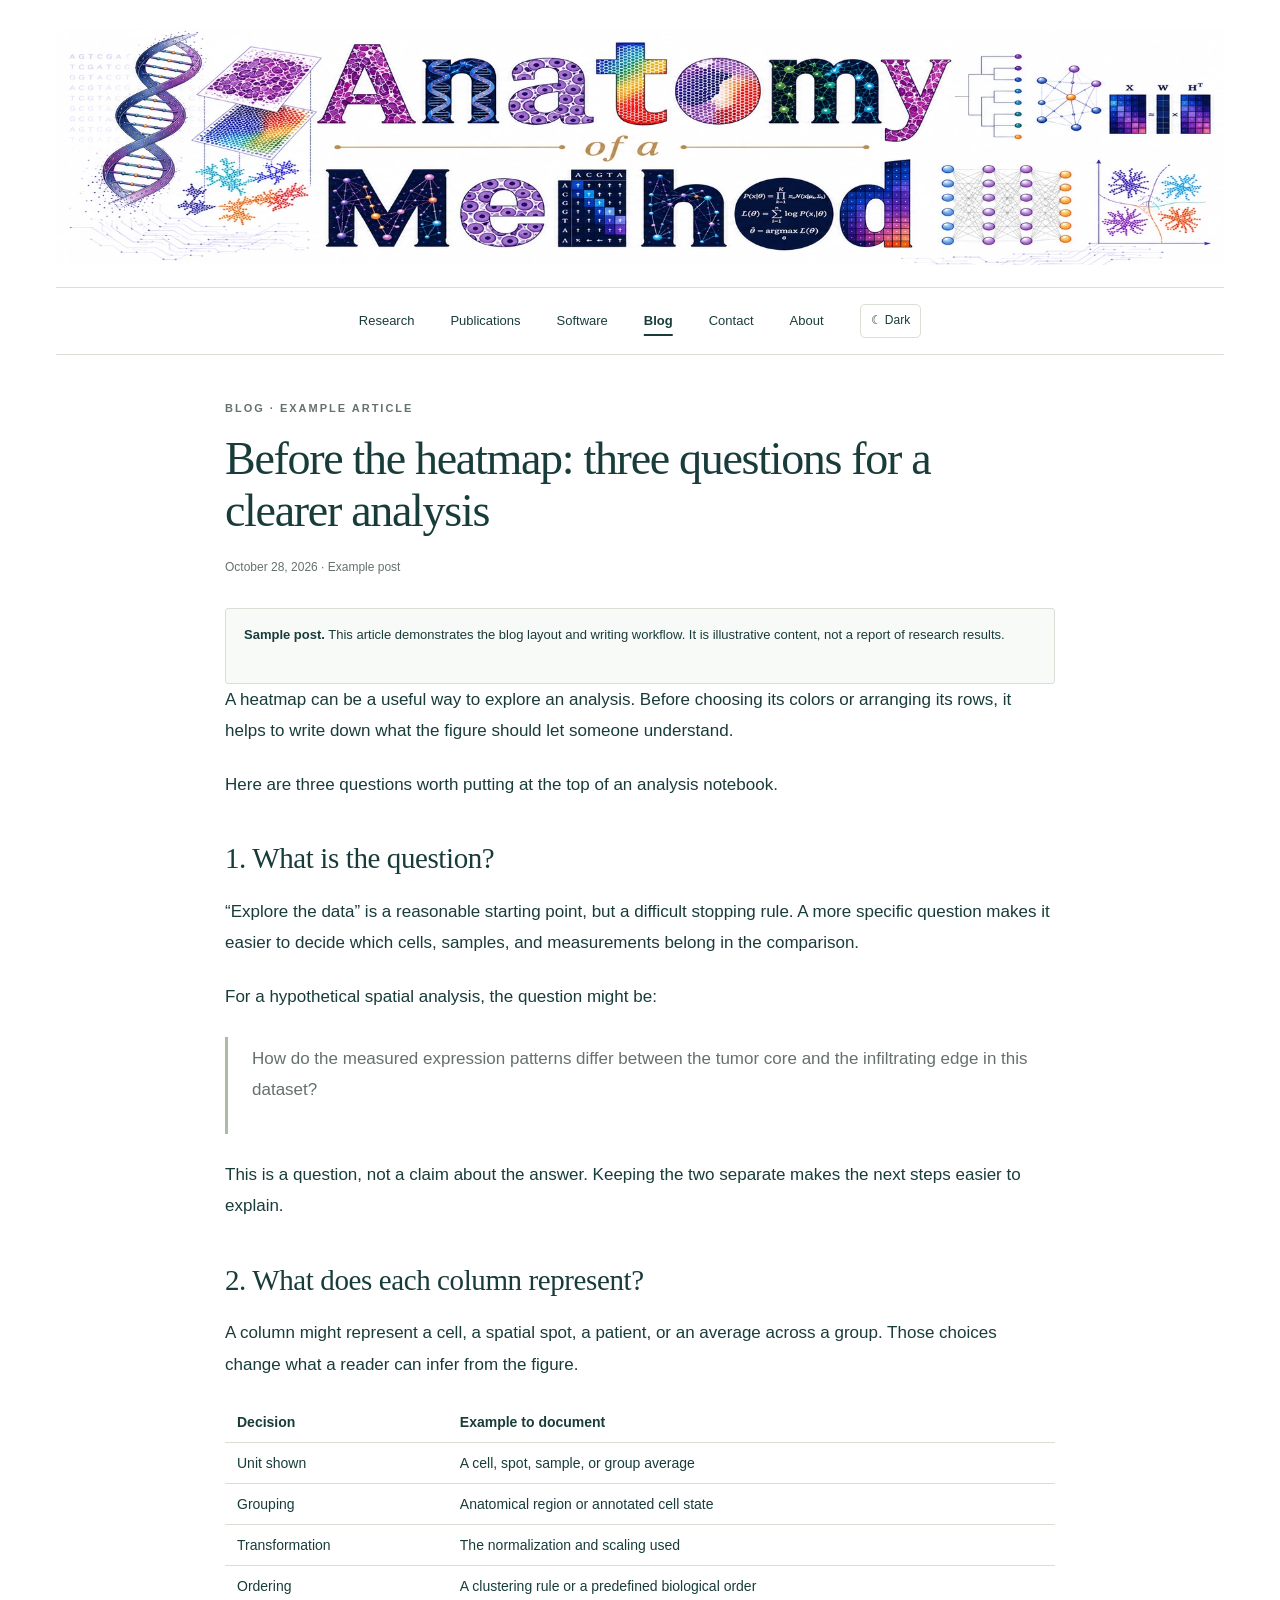
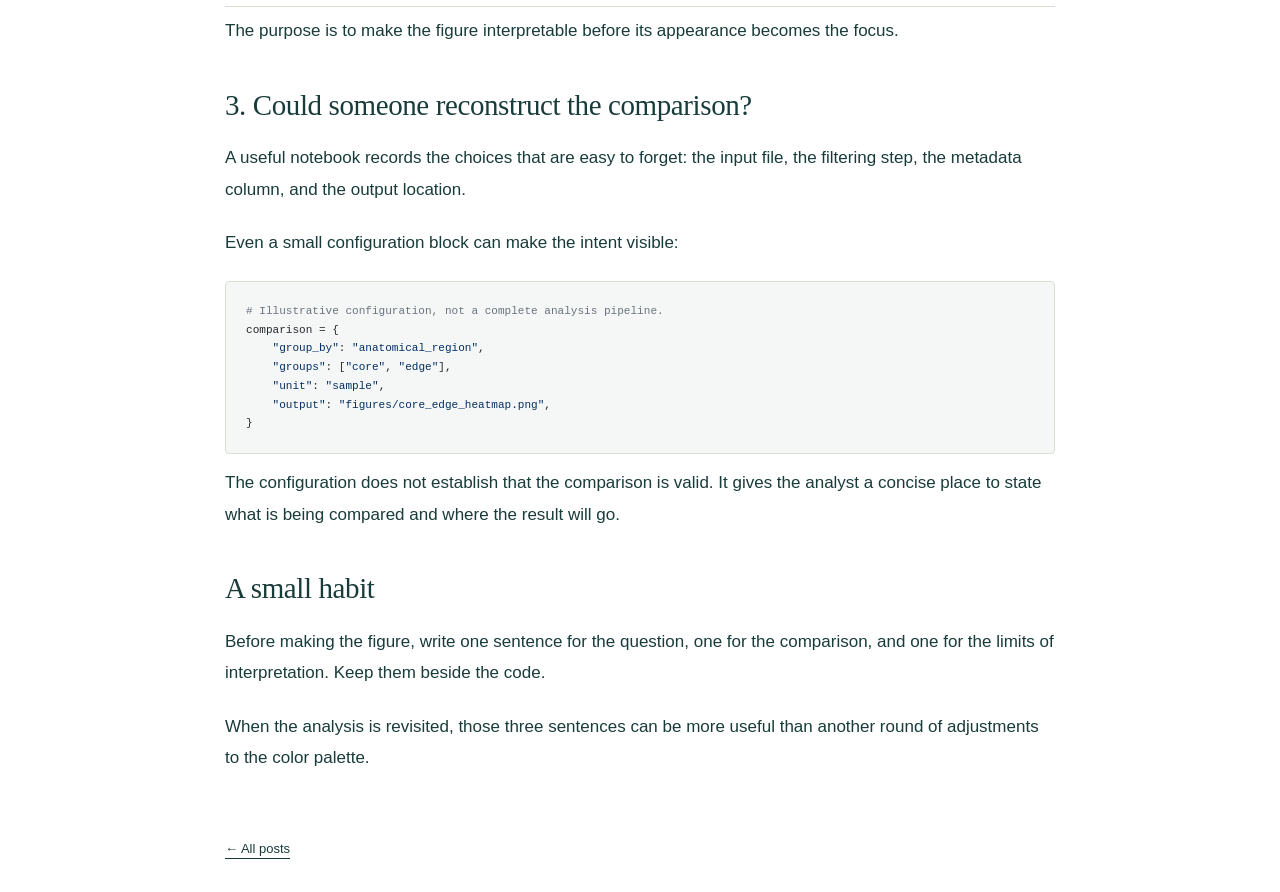
==== commit 9a29aa42: "commit" ====
--- a/posts/before-the-heatmap/index.html
+++ b/posts/before-the-heatmap/index.html
@@ -8,7 +8,7 @@
 <link href="../../site_libs/quarto-html/quarto-syntax-highlighting-5c1318cf63eba56dbef7ba16bc7d56f5.css" rel="stylesheet" id="quarto-text-highlighting-styles"><meta name="viewport" content="width=device-width,initial-scale=1"><title>Before the heatmap: three questions for a clearer analysis | Saad Murtaza Khan</title>
 <meta name="description" content="A short example post about defining a question, choosing a comparison, and making an analysis easier to revisit.">
 <meta name="generator" content="quarto"><link rel="stylesheet" href="../../styles.css">
-</head><body><div class="site-shell"><div class="method-banner" aria-label="Anatomy of a Method"><img src="../../assets/anatomy-method-header.webp" width="1774" height="360" alt="Anatomy of a Method: DNA, histology, spatial cell patterns, networks, matrices, and machine learning" fetchpriority="high"></div>
+<link rel="icon" href="../../assets/favicon.ico" sizes="any"><link rel="icon" type="image/png" href="../../assets/favicon.png"><meta property="og:type" content="website"><meta property="og:title" content="Before the heatmap: three questions for a clearer analysis | Saad Murtaza Khan"><meta property="og:image" content="https://smk5g5.github.io/assets/site-thumbnail.png"><meta property="og:image:width" content="1200"><meta property="og:image:height" content="630"><meta property="og:image:alt" content="Anatomy of a Method scientific illustration"><meta name="twitter:card" content="summary_large_image"><meta name="twitter:image" content="https://smk5g5.github.io/assets/site-thumbnail.png"><script src="../../assets/theme.js"></script></head><body><div class="site-shell"><div class="method-banner" aria-label="Anatomy of a Method"><img src="../../assets/anatomy-method-header.webp" width="1774" height="360" alt="Anatomy of a Method: DNA, histology, spatial cell patterns, networks, matrices, and machine learning" fetchpriority="high"></div>
 <header class="below-banner"><nav aria-label="Main navigation">
 <a href="../../index.html">Research</a>
 <a href="../../publications.html">Publications</a>
@@ -16,7 +16,7 @@
 <a href="../../blog.html" class="active" aria-current="page">Blog</a>
 <a href="../../contact.html">Contact</a>
 <a href="../../about.html">About</a>
-</nav></header><main class="site-content"><header id="title-block-header" class="quarto-title-block"></header>
+<button id="theme-toggle" class="theme-toggle" type="button" aria-label="Switch to dark colors" aria-pressed="false">☾ Dark</button></nav></header><main class="site-content"><header id="title-block-header" class="quarto-title-block"></header>
 <div class="post-heading"><div class="eyebrow">Blog · Example article</div><h1>Before the heatmap: three questions for a clearer analysis</h1><p class="post-meta">October 28, 2026 · Example post</p></div><article class="post-content"><div class="sample-note">
 <p><strong>Sample post.</strong> This article demonstrates the blog layout and writing workflow. It is illustrative content, not a report of research results.</p>
 </div>
@@ -409,5 +409,5 @@
     }
   });
   </script>
-</main></div><footer class="site-footer">© 2026 Saad Murtaza Khan</footer>
+</main></div>
 </body></html>
--- a/styles.css
+++ b/styles.css
@@ -6,3 +6,12 @@
 .listing-no-matching{display:none}header.below-banner{position:static}
 /* Quarto relocates page titles into this shared block. */
 #title-block-header{position:static;background:transparent;border:0;margin:40px 0 0;padding:0}#title-block-header:empty{display:none}#title-block-header h1{font:normal 40px/1.15 Georgia,serif;letter-spacing:-1px;margin:0}.blog-heading{padding:18px 0 20px}.page-content>section{padding-top:24px}#research .section-head{display:none}#about>.eyebrow{display:none}.cv-profile{margin-top:0}.page-content>#contact{padding-top:24px}
+
+/* Reader-controlled colors. The original illustration retains its white canvas. */
+:root{color-scheme:light}.theme-toggle{flex-shrink:0;border:1px solid var(--line);border-radius:5px;padding:6px 10px;background:var(--paper);color:var(--ink);font-size:12px;cursor:pointer;white-space:nowrap}.theme-toggle:focus-visible{outline:2px solid var(--ink);outline-offset:4px}
+html[data-theme="dark"]{color-scheme:dark;--paper:#14211f;--ink:#e2ece6;--muted:#b4c3bb;--line:#3d5149;--accent:#b9cf86}
+html[data-theme="dark"] header.below-banner{background:var(--paper)}
+html[data-theme="dark"] :is(.cv-summary,.cv-role,.cv-location,.cv-small,.cv-job p,.cv-degree p,.cv-skills dd,.project p,.intro,.skills,.tag,.project-num){color:var(--muted)}
+html[data-theme="dark"] :is(.sample-note,.post-content pre){background:#20322c;color:var(--ink)}
+html[data-theme="dark"] a:hover{color:#c2df9b}html[data-theme="dark"] .filter.active{background:var(--ink);color:var(--paper)}
+@media(max-width:600px){.below-banner nav{gap:15px;padding:18px 0}.theme-toggle{padding:5px 8px}}
